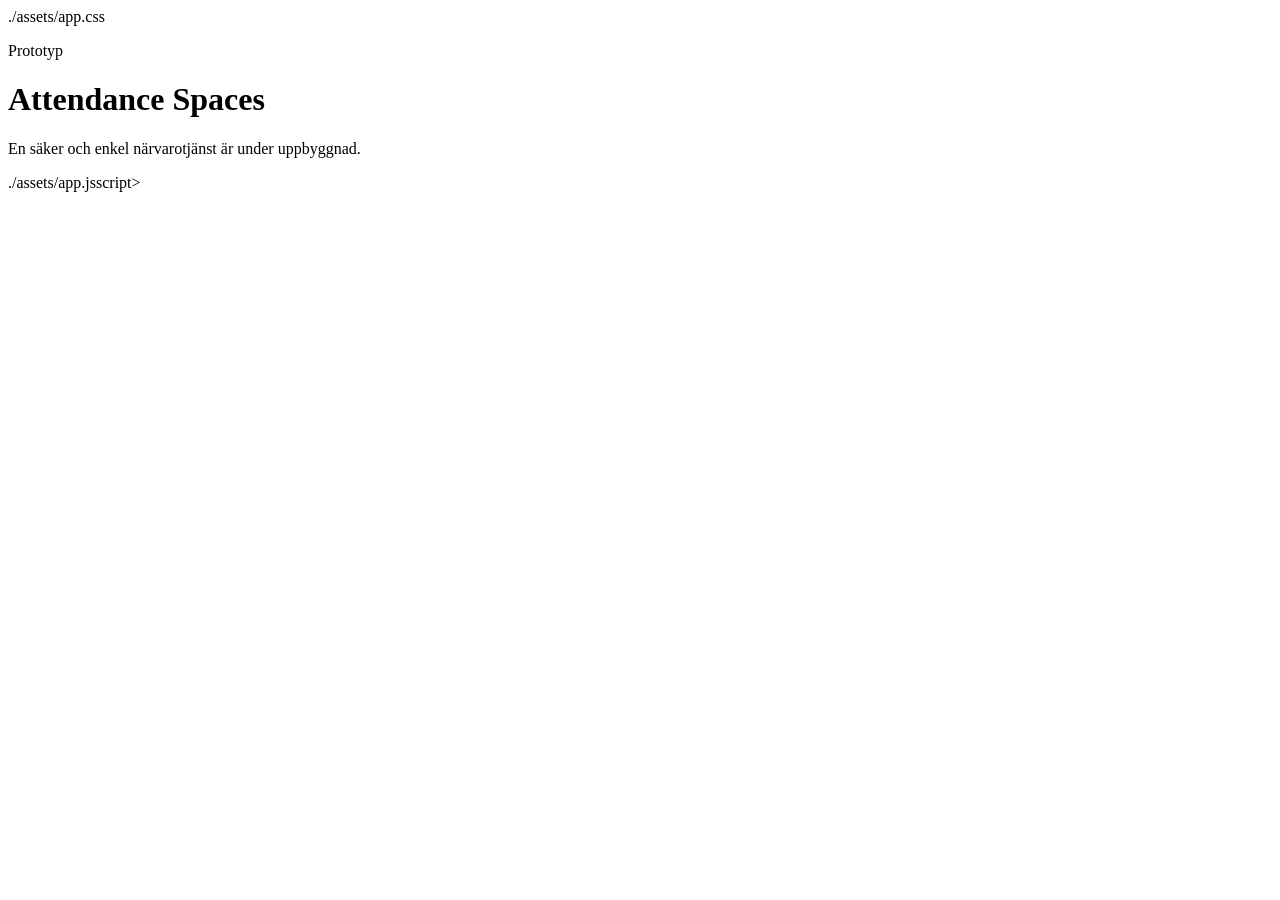
==== frontend/index.html @ 2ab1b4b5 "chore: bootstrap attendance spaces repository" ====
<!doctype html>
<html lang="sv">
<head>
  <meta charset="utf-8">
  <meta name="viewport" content="width=device-width,initial-scale=1">
  <meta name="description" content="Attendance Spaces prototype">
  <title>Attendance Spaces</title>
  ./assets/app.css
</head>
<body>
  <main>
    <p class="eyebrow">Prototyp</p>
    <h1>Attendance Spaces</h1>
    <p>En säker och enkel närvarotjänst är under uppbyggnad.</p>
  </main>
  ./assets/app.jsscript>
</body>
</html>
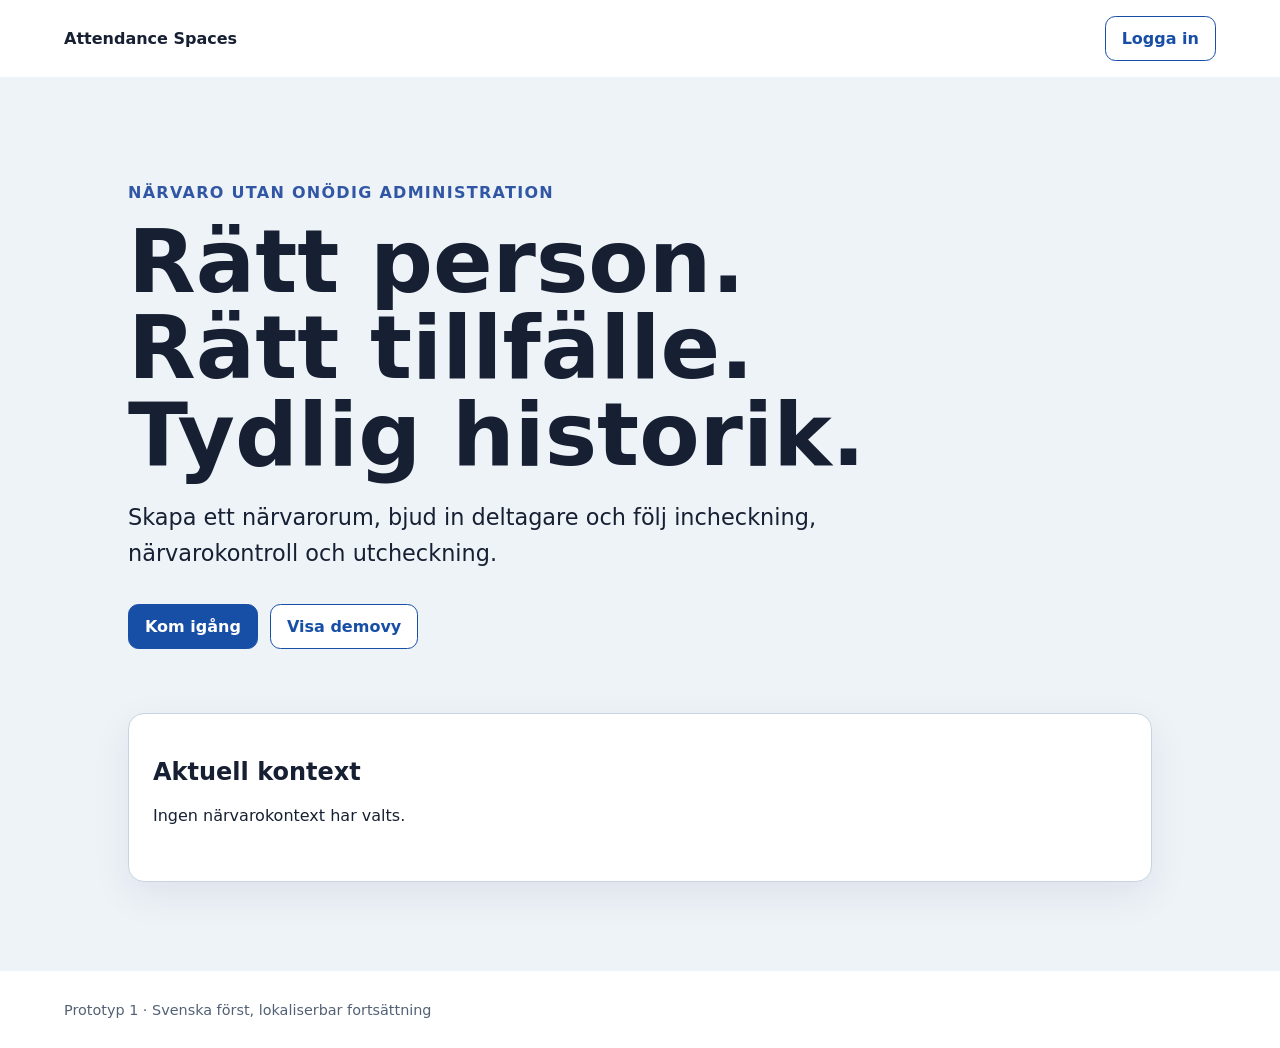
==== commit 2d486706: "feat: implement base-path-safe frontend shell" ====
--- a/frontend/index.html
+++ b/frontend/index.html
@@ -3,16 +3,34 @@
 <head>
   <meta charset="utf-8">
   <meta name="viewport" content="width=device-width,initial-scale=1">
-  <meta name="description" content="Attendance Spaces prototype">
+  <meta name="description" content="Attendance Spaces, enkel och säker närvarohantering.">
   <title>Attendance Spaces</title>
-  ./assets/app.css
+  <link rel="stylesheet" href="./assets/app.css">
 </head>
 <body>
-  <main>
-    <p class="eyebrow">Prototyp</p>
-    <h1>Attendance Spaces</h1>
-    <p>En säker och enkel närvarotjänst är under uppbyggnad.</p>
+  <a class="skip-link" href="#main">Hoppa till innehållet</a>
+  <header class="site-header">
+    <a class="brand" href="./" aria-label="Attendance Spaces, startsida">Attendance Spaces</a>
+    <button id="login-button" class="button button-secondary" type="button">Logga in</button>
+  </header>
+  <main id="main" class="shell" tabindex="-1">
+    <section class="hero" aria-labelledby="hero-title">
+      <p class="eyebrow">Närvaro utan onödig administration</p>
+      <h1 id="hero-title">Rätt person. Rätt tillfälle. Tydlig historik.</h1>
+      <p class="lead">Skapa ett närvarorum, bjud in deltagare och följ incheckning, närvarokontroll och utcheckning.</p>
+      <div class="actions">
+        <button id="primary-action" class="button button-primary" type="button">Kom igång</button>
+        <a class="button button-secondary" href="./">Visa demovy</a>
+      </div>
+    </section>
+    <section class="context-card" aria-labelledby="context-title">
+      <h2 id="context-title">Aktuell kontext</h2>
+      <p id="context-message" role="status" aria-live="polite">Ingen närvarokontext har valts.</p>
+      <dl id="context-details" class="context-details" hidden></dl>
+    </section>
+    <noscript>JavaScript krävs för att använda Attendance Spaces.</noscript>
   </main>
-  ./assets/app.jsscript>
+  <footer class="site-footer"><p>Prototyp 1 · Svenska först, lokaliserbar fortsättning</p></footer>
+  <script type="module" src="./assets/app.js"></script>
 </body>
 </html>
--- a/frontend/assets/app.css
+++ b/frontend/assets/app.css
@@ -0,0 +1,33 @@
+:root {
+  color-scheme: light;
+  font-family: Inter, ui-sans-serif, system-ui, sans-serif;
+  color: #172033;
+  background: #eef3f8;
+}
+* { box-sizing: border-box; }
+body { min-height: 100vh; margin: 0; display: grid; grid-template-rows: auto 1fr auto; }
+a { color: #174ea6; }
+.skip-link { position: fixed; left: 1rem; top: -5rem; padding: .75rem 1rem; background: white; z-index: 10; }
+.skip-link:focus { top: 1rem; }
+.site-header, .site-footer { display: flex; align-items: center; justify-content: space-between; gap: 1rem; padding: 1rem clamp(1rem, 5vw, 4rem); background: #fff; }
+.brand { color: #172033; font-weight: 800; text-decoration: none; }
+.shell { width: min(72rem, 100%); margin: 0 auto; padding: clamp(2rem, 7vw, 6rem) clamp(1rem, 5vw, 4rem); }
+.hero { max-width: 52rem; }
+.eyebrow { color: #3157a4; font-weight: 800; letter-spacing: .08em; text-transform: uppercase; }
+h1 { max-width: 18ch; margin: .2em 0; font-size: clamp(2.5rem, 7vw, 5.5rem); line-height: .98; }
+.lead { max-width: 46rem; font-size: clamp(1.1rem, 2vw, 1.4rem); line-height: 1.6; }
+.actions { display: flex; flex-wrap: wrap; gap: .75rem; margin-top: 2rem; }
+.button { display: inline-flex; align-items: center; justify-content: center; border: 1px solid #174ea6; border-radius: .65rem; padding: .75rem 1rem; font: inherit; font-weight: 750; text-decoration: none; cursor: pointer; }
+.button-primary { color: #fff; background: #174ea6; }
+.button-secondary { color: #174ea6; background: #fff; }
+.button:focus-visible, a:focus-visible { outline: 3px solid #f4b400; outline-offset: 3px; }
+.context-card { margin-top: 4rem; padding: 1.5rem; border: 1px solid #c8d4e3; border-radius: 1rem; background: #fff; box-shadow: 0 .8rem 2.4rem rgb(23 32 51 / 8%); }
+.context-details { display: grid; grid-template-columns: max-content 1fr; gap: .5rem 1rem; overflow-wrap: anywhere; }
+.context-details dt { font-weight: 800; }
+.context-details dd { margin: 0; }
+.callback-shell { max-width: 48rem; }
+.site-footer { color: #526174; font-size: .9rem; }
+@media (max-width: 38rem) {
+  .site-header { align-items: flex-start; }
+  h1 { font-size: 2.7rem; }
+}
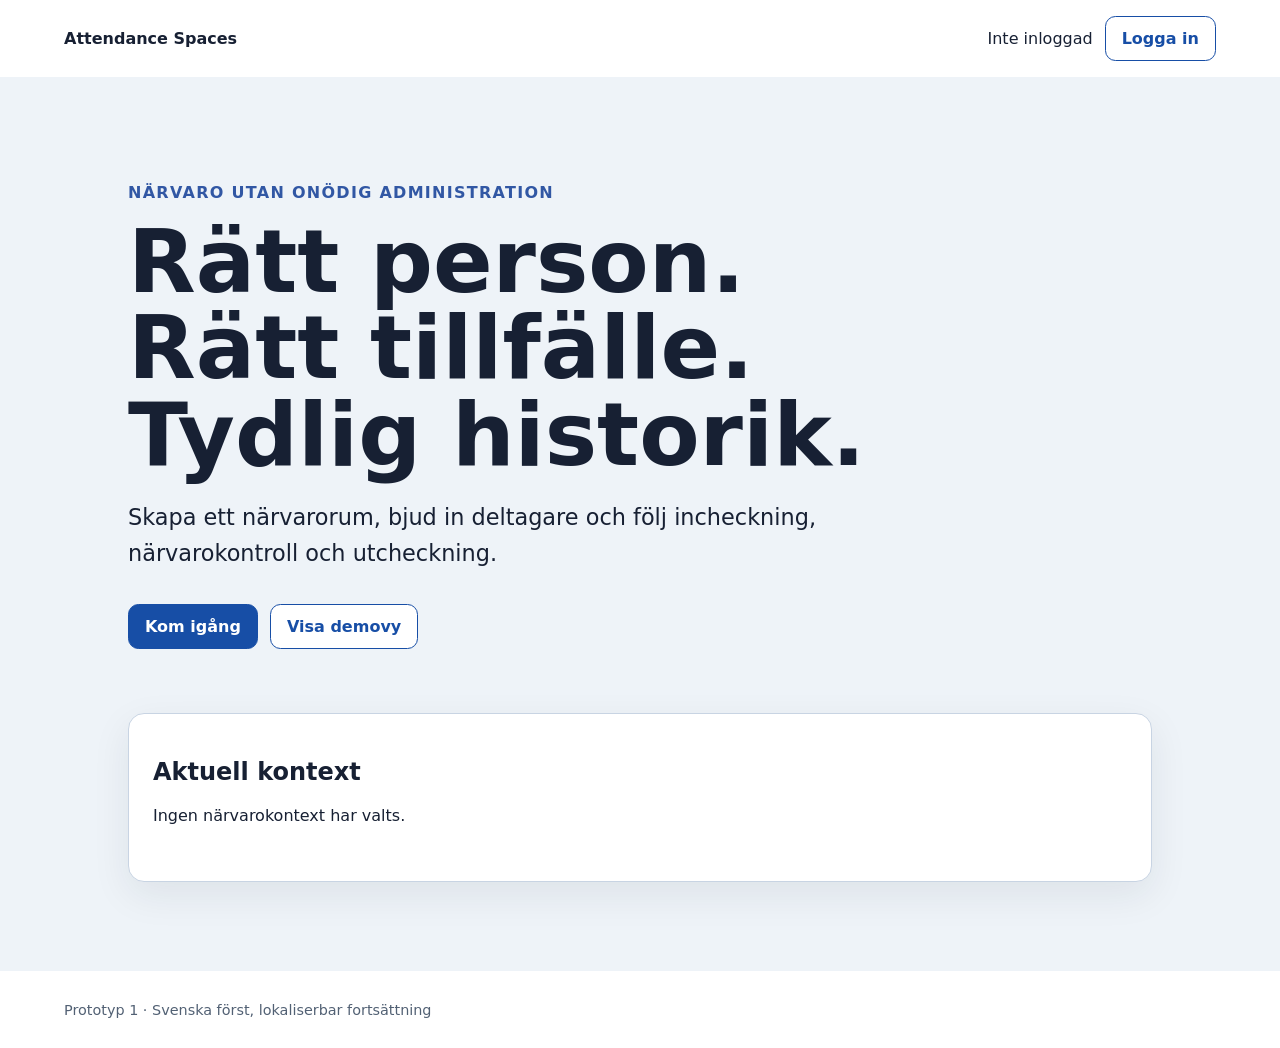
==== commit b8e10742: "feat: implement Cognito PKCE authentication" ====
--- a/frontend/index.html
+++ b/frontend/index.html
@@ -11,7 +11,7 @@
   <a class="skip-link" href="#main">Hoppa till innehållet</a>
   <header class="site-header">
     <a class="brand" href="./" aria-label="Attendance Spaces, startsida">Attendance Spaces</a>
-    <button id="login-button" class="button button-secondary" type="button">Logga in</button>
+    <div class="auth-controls"><span id="auth-status" role="status">Inte inloggad</span><button id="login-button" class="button button-secondary" type="button">Logga in</button></div>
   </header>
   <main id="main" class="shell" tabindex="-1">
     <section class="hero" aria-labelledby="hero-title">
--- a/frontend/assets/app.css
+++ b/frontend/assets/app.css
@@ -10,6 +10,7 @@
 .skip-link { position: fixed; left: 1rem; top: -5rem; padding: .75rem 1rem; background: white; z-index: 10; }
 .skip-link:focus { top: 1rem; }
 .site-header, .site-footer { display: flex; align-items: center; justify-content: space-between; gap: 1rem; padding: 1rem clamp(1rem, 5vw, 4rem); background: #fff; }
+.auth-controls { display: flex; align-items: center; gap: .75rem; }
 .brand { color: #172033; font-weight: 800; text-decoration: none; }
 .shell { width: min(72rem, 100%); margin: 0 auto; padding: clamp(2rem, 7vw, 6rem) clamp(1rem, 5vw, 4rem); }
 .hero { max-width: 52rem; }
